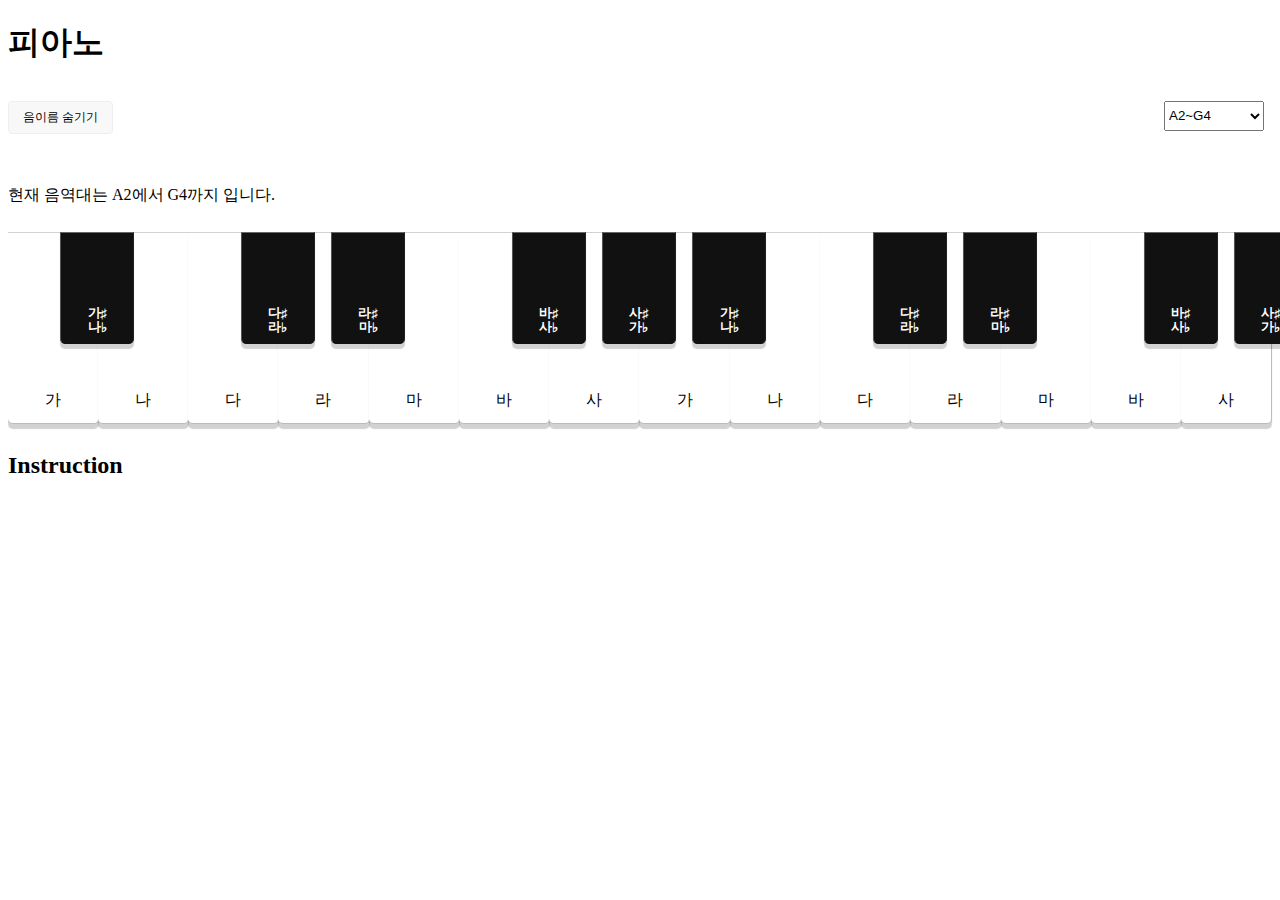
==== index.html @ 2746a22f "Rename piano.html to index.html" ====
<!DOCTYPE html>
<html lang="en">
<head>
    <meta charset="UTF-8">
    <meta http-equiv="X-UA-Compatible" content="IE=edge">
    <meta name="viewport" content="width=device-width, initial-scale=1.0">
    <title>Piano</title>
    <link rel="stylesheet" href="./piano.css">
</head>
<body>
    <article>
        <div class="page-header">
            <h1 class="page__title" itemprop="name">
                피아노 </h1>
        </div>
        <div itemprop="articleBody">
            <div class="page__content">
                <div id="piano">
                    <div class="btn-group-piano">
                        <button class="hideNotes" onclick="hideNotes()">음이름 숨기기</button>
                        <select id = rangeselection name="selection" onchange="changeRange(this.value)">
                            <option value="1" >A0~G2</option>
                            <option value="2" >A1~G3</option>
                            <option value="3" selected>A2~G4</option>
                            <option value="4" >A3~G5</option>
                            <option value="5" >A4~G6</option>
                            <option value="6" >A5~G7</option>
                        </select>
                    </div>
                    <div class="piano-wrapper">
                        <div class="piano_rangeinf"><br><br>현재 음역대는 A2에서 G4까지 입니다.<br><br></div>
                        <ul class="piano">
                            <li class="key">
                                <span class="white-key" id="1a"><i>가</i></span>
                                <span class="black-key" id="1ais"><i><span><span>가</span><span class="piano-accidental"
                                                style="font-family: Arial, Helvetica, sans-serif;">♯</span></span><span><span>나</span><span
                                                class="piano-accidental"
                                                style="font-family: Arial, Helvetica, sans-serif;">♭</span></span></i></span>
                            </li>
                            <li class="key">
                                <span class="white-key" id="1b"><i>나</i></span>
                            </li>
                            <li class="key">
                                <span class="white-key" id="1c"><i>다</i></span>
                                <span class="black-key" id="1cis"><i><span><span>다</span><span
                                                class="piano-accidental"
                                                style="font-family: Arial, Helvetica, sans-serif;">♯</span></span><span><span>라</span><span
                                                class="piano-accidental"
                                                style="font-family: Arial, Helvetica, sans-serif;">♭</span></span></i></span>
                            </li>
                            <li class="key">
                                <span class="white-key" id="1d"><i>라</i></span>
                                <span class="black-key" id="1dis"><i><span><span>라</span><span class="piano-accidental"
                                                style="font-family: Arial, Helvetica, sans-serif;">♯</span></span><span><span>마</span><span
                                                class="piano-accidental"
                                                style="font-family: Arial, Helvetica, sans-serif;">♭</span></span></i></span>
                            </li>
                            <li class="key">
                                <span class="white-key" id="1e"><i>마</i></span>
                            </li>
                            <li class="key">
                                <span class="white-key" id="1f"><i>바</i></span>
                                <span class="black-key" id="1fis"><i><span><span>바</span><span class="piano-accidental"
                                                style="font-family: Arial, Helvetica, sans-serif;">♯</span></span><span><span>사</span><span
                                                class="piano-accidental"
                                                style="font-family: Arial, Helvetica, sans-serif;">♭</span></span></i></span>
                            </li>
                            <li class="key">
                                <span class="white-key" id="1g"><i>사</i></span>
                                <span class="black-key" id="1gis"><i><span><span>사</span><span class="piano-accidental"
                                                style="font-family: Arial, Helvetica, sans-serif;">♯</span></span><span><span>가</span><span
                                                class="piano-accidental"
                                                style="font-family: Arial, Helvetica, sans-serif;">♭</span></span></i></span>
                            </li>
                            <li class="key">
                                <span class="white-key" id="2a"><i>가</i></span>
                                <span class="black-key" id="2ais"><i><span><span>가</span><span class="piano-accidental"
                                                style="font-family: Arial, Helvetica, sans-serif;">♯</span></span><span><span>나</span><span
                                                class="piano-accidental"
                                                style="font-family: Arial, Helvetica, sans-serif;">♭</span></span></i></span>
                            </li>
                            <li class="key">
                                <span class="white-key" id="2b"><i>나</i></span>
                            </li>
                            <li class="key">
                                <span class="white-key" id="2c"><i>다</i></span>
                                <span class="black-key" id="2cis"><i><span><span>다</span><span class="piano-accidental"
                                                style="font-family: Arial, Helvetica, sans-serif;">♯</span></span><span><span>라</span><span
                                                class="piano-accidental"
                                                style="font-family: Arial, Helvetica, sans-serif;">♭</span></span></i></span>
                            </li>
                            <li class="key">
                                <span class="white-key" id="2d"><i>라</i></span>
                                <span class="black-key" id="2dis"><i><span><span>라</span><span class="piano-accidental"
                                                style="font-family: Arial, Helvetica, sans-serif;">♯</span></span><span><span>마</span><span
                                                class="piano-accidental"
                                                style="font-family: Arial, Helvetica, sans-serif;">♭</span></span></i></span>
                            </li>
                            <li class="key">
                                <span class="white-key" id="2e"><i>마</i></span>
                            </li>
                            <li class="key">
                                <span class="white-key" id="2f"><i>바</i></span>
                                <span class="black-key" id="2fis"><i><span><span>바</span><span class="piano-accidental"
                                                style="font-family: Arial, Helvetica, sans-serif;">♯</span></span><span><span>사</span><span
                                                class="piano-accidental"
                                                style="font-family: Arial, Helvetica, sans-serif;">♭</span></span></i></span>
                            </li>
                            <li class="key">
                                <span class="white-key" id="2g"><i>사</i></span>
                                <span class="black-key" id="2gis"><i><span><span>사</span><span class="piano-accidental"
                                                style="font-family: Arial, Helvetica, sans-serif;">♯</span></span><span><span>가</span><span
                                                class="piano-accidental"
                                                style="font-family: Arial, Helvetica, sans-serif;">♭</span></span></i></span>
                            </li>
                        </ul>
                    </div>
                </div>
                <script src="./piano.js"></script>
                <div class="instruction-content">
                    <h2>Instruction</h2>

                </div>
    </article>
</body>

</html>
---- piano.css ----
body{
  background-image: url("./piano.jpg") ;
  background-size: cover;
  background-repeat: no-repeat;
}
.hide-notes {
  color: transparent !important;
}

.hidden {
  display: none;
}

.page__content {
  margin-left: 0px;
}

.btn-group-piano {
  display: flex;
  flex-wrap: nowrap;
  overflow-x: auto;
}

.btn-group-piano button:focus {
  outline: 0;
}

.btn-group-piano button {
  font-size: 12px;
  background: #F8F8F8;
  padding: 7px 14px;
  border-radius: 4px;
  border: 1px solid #eeeeee;
  color: #000;
  transition: 0.25s ease;
  cursor: pointer;
  white-space: nowrap;
  margin: 0;
  margin-right: 8px;
  margin-top: 14px;
  margin-bottom: 15px;
}

#rangeselection {
  width: 100px;
  height: 30px;
  margin-right: 8px;
  margin-top: 14px;
  margin-bottom: 15px;
  margin-left: auto;
}

.btn-group-piano button:hover {
  border-color: #dadada;
  box-shadow: 0 5px 10px rgba(0, 0, 0, 0.2);
}

.btn-group-piano button:active {
  background-color: #e4e4e4;
  border-color: #dadada;
  box-shadow: 0 5px 10px rgba(0, 0, 0, 0.2);
}

.btn-group-piano button.active {
  background-color: #e4e4e4;
  border-color: #dadada;
}

.btn-group-piano button.active:active {
  background-color: #e0e0e0;
}

.piano {
  text-align: center;
  margin-top: 0.5rem;
  margin-left: 0px;
  padding-left: 0px;
  padding-right: 5%;
  display: flex;
  width: 100%;
  overflow: hidden;
  height: 200px;
}

.piano-accidental {
  line-height: 13px;
}

.key {
  display: inline-flex;
  flex-grow: 1;
  position: relative;
  justify-content: center;
  cursor: pointer;
}

.key span {
  align-items: flex-start;
}

.key>span {
  display: flex;
  justify-content: flex-end;
  align-items: center;
  flex-direction: column;
}

.key>span i {
  display: flex;
  align-items: center;
  justify-content: center;
  font-style: normal;
  font-variant: normal;
  margin-bottom: 12px;
  width: 20px;
  height: 20px;
  border-radius: 10px;
}

.key .white-key {
  background: #fff;
  border-top: 1px solid rgba(32, 32, 32, 0.2);
  border-right: 1px solid rgba(32, 32, 32, 0.3);
  border-bottom: 1px solid rgba(32, 32, 32, 0.3);
  border-radius: 0 0 5px 5px;
  box-shadow: 0px 5px 1px rgba(32, 32, 32, 0.2);
  margin: 0 -2px;
  width: 100%;
  height: 190px;
  transition: background-color 0.05s ease, box-shadow 0.05s ease;
}

.key .white-key.active {
  background: #D8D8D8;
  position: relative;
  top: 5px;
  box-shadow: 0px 0px 0px rgba(32, 32, 32, 0);
  transition: background-color 0.05s ease, box-shadow 0.05s ease;
}

.key .white-key .active .black-key {
  top: -10px;
}

.key .black-key {
  content: "";
  box-shadow: inset 0px -1px 2px rgba(255, 255, 255, 0.4), 0 2px 3px rgba(0, 0, 0, 0.4);
  background: linear-gradient(-20deg, #222222, #000000, #222222);
  background: #111;
  transition: background-color 0.05s ease, box-shadow 0.05s ease;
  box-shadow: 0px 5px 1px rgba(32, 32, 32, 0.2);
  border-width: 1px;
  border-radius: 0 0 5px 5px;
  border-style: solid;
  border-color: #666 #222 #111 #555;
  height: 110px;
  position: absolute;
  top: 0px;
  right: -40%;
  width: 80%;
  z-index: 10;
}

.key .black-key.active {
  box-shadow: 0px 1px 1px rgba(32, 32, 32, 0.1);
  border-bottom-width: 3px;
  height: 110px;
  top: 5px;
}

.key .black-key i {
  display: block;
  color: #fff;
  font-size: 13px;
  font-weight: 600;
  line-height: 0.8rem;
  text-align: center;
  position: relative;
}

.key .black-key i>span {
  display: inline-flex;
  flex-direction: row;
  position: absolute;
  left: 50%;
  transform: translateX(-50%);
}

.key .black-key i>span:first-child {
  margin-top: -4px;
}

.key .black-key i>span:last-child {
  padding-top: 10px;
}
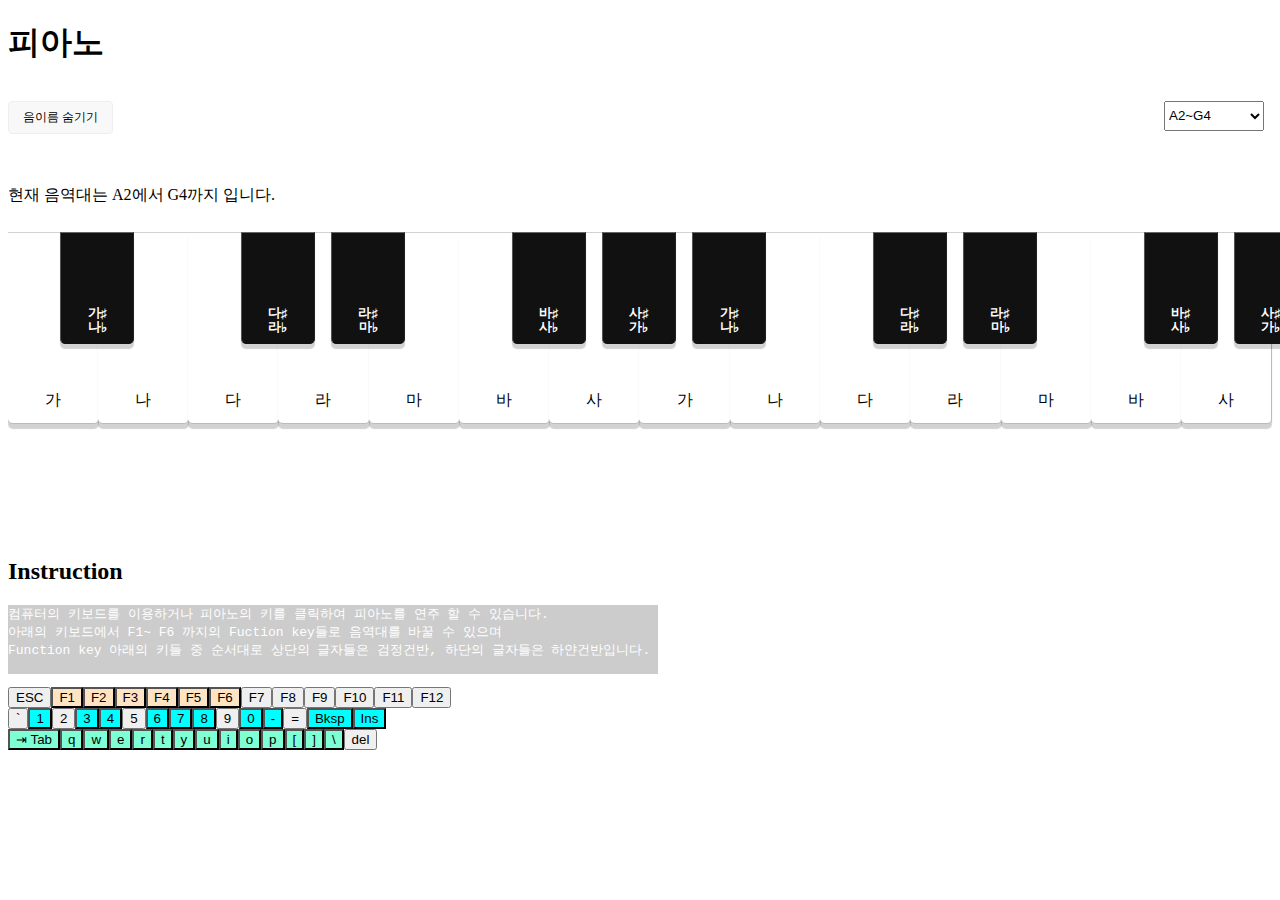
==== commit 00a8589e: "instruction included" ====
--- a/index.html
+++ b/index.html
@@ -1,5 +1,6 @@
 <!DOCTYPE html>
 <html lang="en">
+
 <head>
     <meta charset="UTF-8">
     <meta http-equiv="X-UA-Compatible" content="IE=edge">
@@ -7,6 +8,7 @@
     <title>Piano</title>
     <link rel="stylesheet" href="./piano.css">
 </head>
+
 <body>
     <article>
         <div class="page-header">
@@ -18,13 +20,13 @@
                 <div id="piano">
                     <div class="btn-group-piano">
                         <button class="hideNotes" onclick="hideNotes()">음이름 숨기기</button>
-                        <select id = rangeselection name="selection" onchange="changeRange(this.value)">
-                            <option value="1" >A0~G2</option>
-                            <option value="2" >A1~G3</option>
+                        <select id=rangeselection name="selection" onchange="changeRange(this.value)">
+                            <option value="1">A0~G2</option>
+                            <option value="2">A1~G3</option>
                             <option value="3" selected>A2~G4</option>
-                            <option value="4" >A3~G5</option>
-                            <option value="5" >A4~G6</option>
-                            <option value="6" >A5~G7</option>
+                            <option value="4">A3~G5</option>
+                            <option value="5">A4~G6</option>
+                            <option value="6">A5~G7</option>
                         </select>
                     </div>
                     <div class="piano-wrapper">
@@ -42,8 +44,7 @@
                             </li>
                             <li class="key">
                                 <span class="white-key" id="1c"><i>다</i></span>
-                                <span class="black-key" id="1cis"><i><span><span>다</span><span
-                                                class="piano-accidental"
+                                <span class="black-key" id="1cis"><i><span><span>다</span><span class="piano-accidental"
                                                 style="font-family: Arial, Helvetica, sans-serif;">♯</span></span><span><span>라</span><span
                                                 class="piano-accidental"
                                                 style="font-family: Arial, Helvetica, sans-serif;">♭</span></span></i></span>
@@ -117,11 +118,184 @@
                     </div>
                 </div>
                 <script src="./piano.js"></script>
+                <br><br><br><br><br>
                 <div class="instruction-content">
                     <h2>Instruction</h2>
-
+                    <pre>
+컴퓨터의 키보드를 이용하거나 피아노의 키를 클릭하여 피아노를 연주 할 수 있습니다.
+아래의 키보드에서 F1~ F6 까지의 Fuction key들로 음역대를 바꿀 수 있으며
+Function key 아래의 키들 중 순서대로 상단의 글자들은 검정건반, 하단의 글자들은 하얀건반입니다.
+                    </pre>
+                    <div style="display: inline-block;">
+                        <button role="keys" type="button" aria-disabled="false"
+                            tabindex="-1"
+                            data-name="ESC"><span
+                                class="ui-keyboard-text">ESC</span></button><button role="keys" type="button"
+                            aria-disabled="false" tabindex="-1"
+                            class="F1 use1"
+                            data-name="F1"><span
+                                class="ui-keyboard-text">F1</span></button><button role="keys" type="button"
+                            aria-disabled="false" tabindex="-1"
+                            class="F2 use1"
+                            data-name="F2"><span
+                                class="ui-keyboard-text">F2</span></button><button role="keys" type="button"
+                            aria-disabled="false" tabindex="-1"
+                            class="F3 use1"
+                            data-name="F3"><span
+                                class="ui-keyboard-text">F3</span></button><button role="keys" type="button"
+                            aria-disabled="false" tabindex="-1"
+                            class="F4 use1"
+                            data-name="F4"><span
+                                class="ui-keyboard-text">F4</span></button><button role="keys" type="button"
+                            aria-disabled="false" tabindex="-1"
+                            class="F5 use1"
+                            data-name="F5"><span
+                                class="ui-keyboard-text">F5</span></button><button role="keys" type="button"
+                            aria-disabled="false" tabindex="-1"
+                            class="F6 use1"
+                            data-name="F6"><span
+                                class="ui-keyboard-text">F6</span></button><button role="keys" type="button"
+                            aria-disabled="false" tabindex="-1"
+                            class="F7"
+                            data-name="F7"><span
+                                class="ui-keyboard-text">F7</span></button><button role="keys" type="button"
+                            aria-disabled="false" tabindex="-1"
+                            class="F8"
+                            data-name="F8"><span
+                                class="ui-keyboard-text">F8</span></button><button role="keys" type="button"
+                            aria-disabled="false" tabindex="-1"
+                            class="F9"
+                            data-name="F9"><span
+                                class="ui-keyboard-text">F9</span></button><button role="keys" type="button"
+                            aria-disabled="false" tabindex="-1"
+                            class="F10" data-name="F10"><span
+                                class="ui-keyboard-text">F10</span></button><button role="keys" type="button"
+                            aria-disabled="false" tabindex="-1"
+                            class="F11" data-name="F11"><span
+                                class="ui-keyboard-text">F11</span></button><button role="keys" type="button"
+                            aria-disabled="false" tabindex="-1"
+                            class="F12" data-name="F12"><span
+                                class="ui-keyboard-text">F12</span></button>
+                            <br
+                            class="ui-keyboard-button-endrow"><button role="keys" type="button" aria-disabled="false"
+                            tabindex="-1" class="`" data-name="`"><span
+                                class="ui-keyboard-text">`</span></button><button role="keys" type="button"
+                            aria-disabled="false" tabindex="-1"
+                            class="1 use2"
+                            data-name="1"><span
+                                class="ui-keyboard-text">1</span></button><button role="keys" type="button"
+                            aria-disabled="false" tabindex="-1"
+                            class="2"
+                            data-name="2"><span
+                                class="ui-keyboard-text">2</span></button><button role="keys" type="button"
+                            aria-disabled="false" tabindex="-1"
+                            class="3 use2"
+                            data-name="3"><span
+                                class="ui-keyboard-text">3</span></button><button role="keys" type="button"
+                            aria-disabled="false" tabindex="-1"
+                            class="4 use2"
+                            data-name="4"><span
+                                class="ui-keyboard-text">4</span></button><button role="keys" type="button"
+                            aria-disabled="false" tabindex="-1"
+                            class="5"
+                            data-name="5"><span
+                                class="ui-keyboard-text">5</span></button><button role="keys" type="button"
+                            aria-disabled="false" tabindex="-1"
+                            class="6 use2"
+                            data-name="6"><span
+                                class="ui-keyboard-text">6</span></button><button role="keys" type="button"
+                            aria-disabled="false" tabindex="-1"
+                            class="7 use2"
+                            data-name="7"><span
+                                class="ui-keyboard-text">7</span></button><button role="keys" type="button"
+                            aria-disabled="false" tabindex="-1"
+                            class="8 use2"
+                            data-name="8"><span
+                                class="ui-keyboard-text">8</span></button><button role="keys" type="button"
+                            aria-disabled="false" tabindex="-1"
+                            class="9"
+                            data-name="9"><span
+                                class="ui-keyboard-text">9</span></button><button role="keys" type="button"
+                            aria-disabled="false" tabindex="-1"
+                            class="0 use2"
+                            data-name="0"><span
+                                class="ui-keyboard-text">0</span></button><button role="keys" type="button"
+                            aria-disabled="false" tabindex="-1"
+                            class="- use2"
+                            data-name="-"><span
+                                class="ui-keyboard-text">-</span></button><button role="keys" type="button"
+                            aria-disabled="false" tabindex="-1"
+                            class="="
+                            data-name="=">=</span></button><button role="keys" type="button"
+                            aria-disabled="false" tabindex="-1"
+                            class="bksp use2" data-name="bksp"
+                            ><span class="ui-keyboard-text">Bksp</span></button><button role="button"
+                            type="button" aria-disabled="false" tabindex="-1"
+                            class="Ins use2" data-name="Ins"><span
+                                class="ui-keyboard-text">Ins</span></button><br
+                            class="ui-keyboard-button-endrow"><button role="keys" type="button" aria-disabled="false"
+                            tabindex="-1"
+                            class="tab use3" data-name="tab"
+                            ><span class="ui-keyboard-text">⇥ Tab</span></button><button role="button"
+                            type="button" aria-disabled="false" tabindex="-1"
+                            class="q use3"
+                            data-name="q"><span
+                                class="ui-keyboard-text">q</span></button><button role="keys" type="button"
+                            aria-disabled="false" tabindex="-1"
+                            class="w use3"
+                            data-name="w"><span
+                                class="ui-keyboard-text">w</span></button><button role="keys" type="button"
+                            aria-disabled="false" tabindex="-1"
+                            class="e use3"
+                            data-name="e"><span
+                                class="ui-keyboard-text">e</span></button><button role="keys" type="button"
+                            aria-disabled="false" tabindex="-1"
+                            class="r use3"
+                            data-name="r"><span
+                                class="ui-keyboard-text">r</span></button><button role="keys" type="button"
+                            aria-disabled="false" tabindex="-1"
+                            class="t use3"
+                            data-name="t"><span
+                                class="ui-keyboard-text">t</span></button><button role="keys" type="button"
+                            aria-disabled="false" tabindex="-1"
+                            class="y use3"
+                            data-name="y"><span
+                                class="ui-keyboard-text">y</span></button><button role="keys" type="button"
+                            aria-disabled="false" tabindex="-1"
+                            class="u use3"
+                            data-name="u"><span
+                                class="ui-keyboard-text">u</span></button><button role="keys" type="button"
+                            aria-disabled="false" tabindex="-1"
+                            class="i use3"
+                            data-name="i"><span
+                                class="ui-keyboard-text">i</span></button><button role="keys" type="button"
+                            aria-disabled="false" tabindex="-1"
+                            class="o use3"
+                            data-name="o"><span
+                                class="ui-keyboard-text">o</span></button><button role="keys" type="button"
+                            aria-disabled="false" tabindex="-1"
+                            class="p use3"
+                            data-name="p"><span
+                                class="ui-keyboard-text">p</span></button><button role="keys" type="button"
+                            aria-disabled="false" tabindex="-1"
+                            class="91 use3"
+                            data-name="["><span
+                                class="ui-keyboard-text">[</span></button><button role="keys" type="button"
+                            aria-disabled="false" tabindex="-1"
+                            class="93 use3"
+                            data-name="]"><span
+                                class="ui-keyboard-text">]</span></button><button role="keys" type="button"
+                            aria-disabled="false" tabindex="-1"
+                            class="92 use3"
+                            data-name="\"><span
+                                class="ui-keyboard-text">\</span></button><button role="keys" type="button"
+                            aria-disabled="false" tabindex="-1"
+                            class="del" data-name="del"
+                            ><span
+                                class="ui-keyboard-text">del</span></button>
+                    </div>
                 </div>
     </article>
 </body>
 
-</html>
+</html>--- a/piano.css
+++ b/piano.css
@@ -192,4 +192,21 @@
 
 .key .black-key i>span:last-child {
   padding-top: 10px;
+}
+pre {
+  width: 650px;
+  color : white;
+  background-color: rgba(0, 0, 0, 0.2);
+}
+
+.use1{
+  background-color: bisque;
+}
+
+.use2{
+  background-color: aqua;
+}
+
+.use3{
+  background-color: aquamarine;
 }